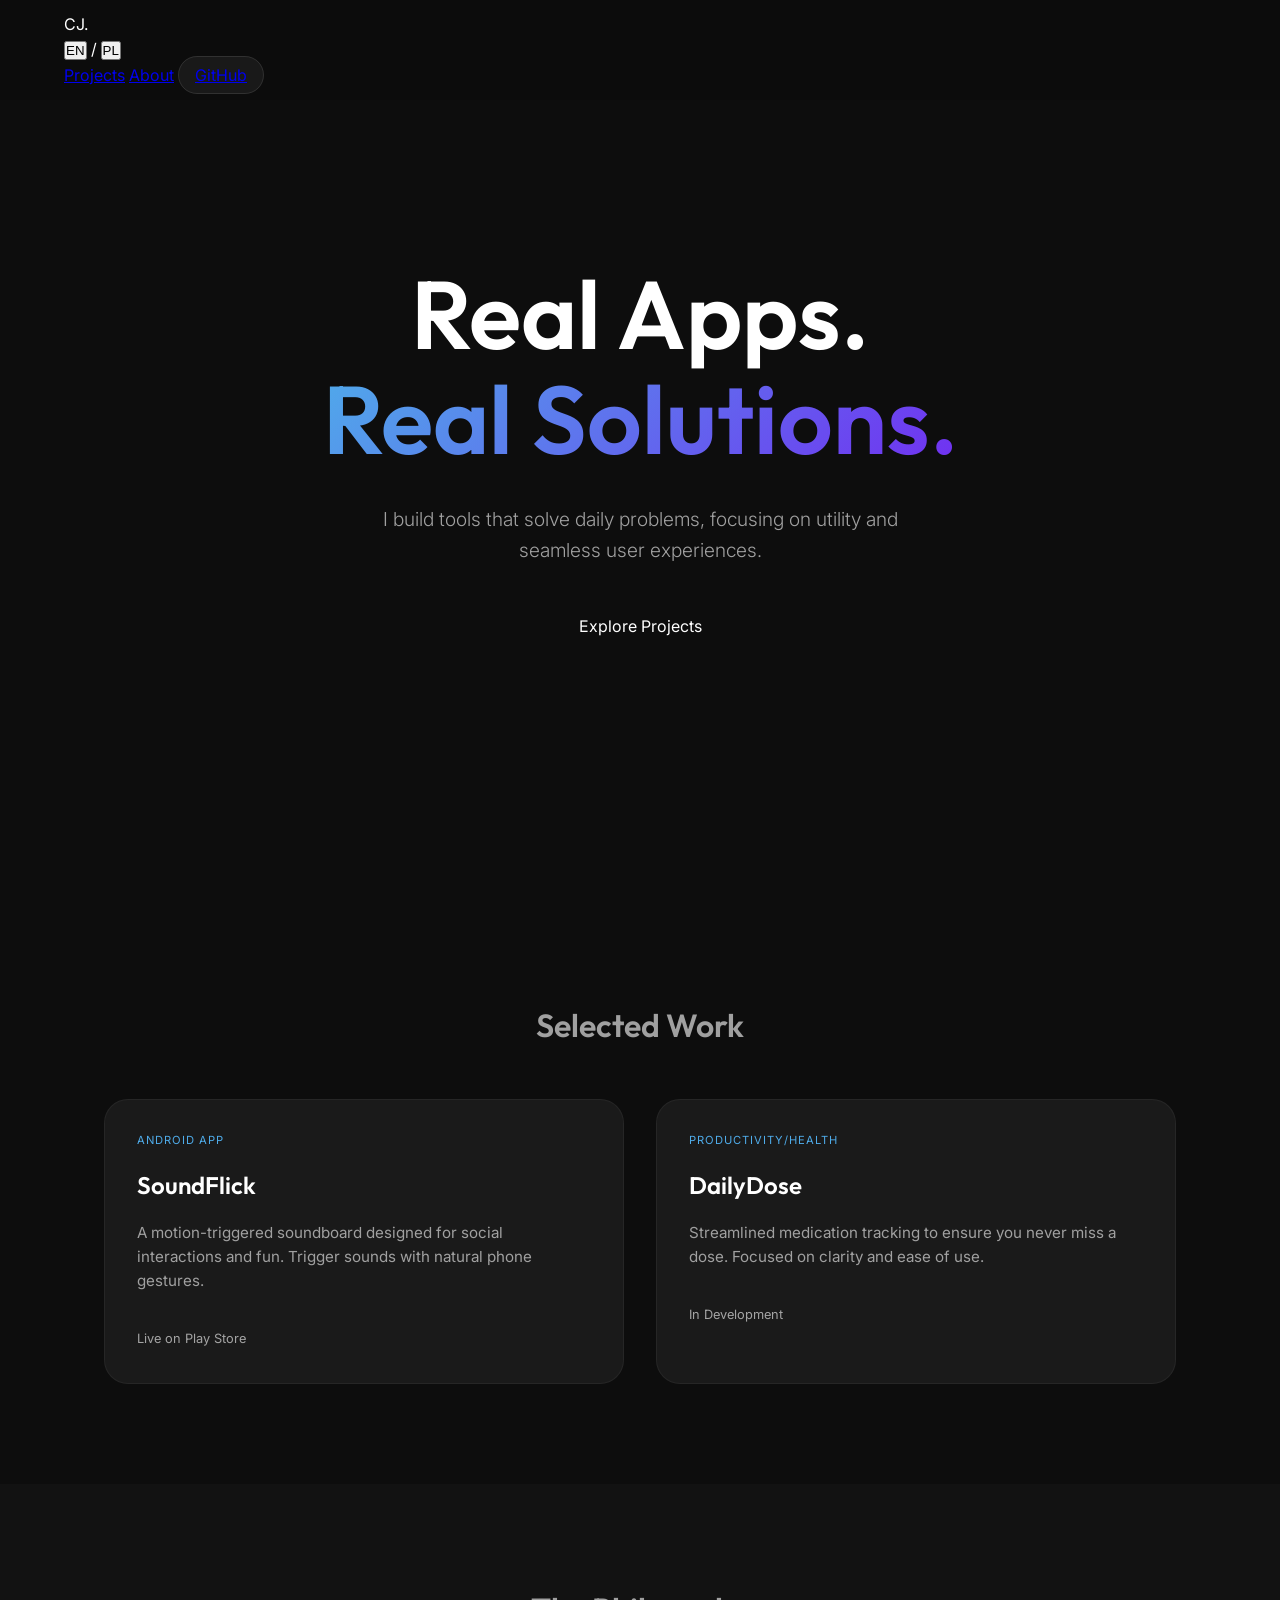
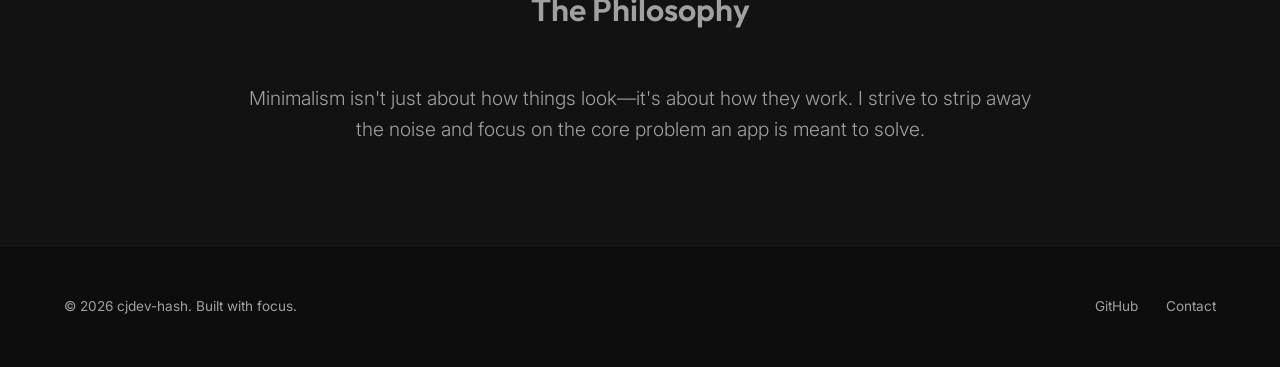
==== index.html @ 9d3cbd6d "feat: implement dual-language landing page for cjdev-hash" ====
<!DOCTYPE html>
<html lang="en">

<head>
    <meta charset="UTF-8">
    <meta name="viewport" content="width=device-width, initial-scale=1.0">
    <title>cjdev-hash | Real Apps, Real Solutions</title>
    <meta name="description" content="Portfolio of cjdev-hash - Developer of real-use apps focused on problem-solving.">
    <link rel="preconnect" href="https://fonts.googleapis.com">
    <link rel="preconnect" href="https://fonts.gstatic.com" crossorigin>
    <link
        href="https://fonts.googleapis.com/css2?family=Outfit:wght@300;400;600&family=Inter:wght@300;400;600&display=swap"
        rel="stylesheet">
    <link rel="stylesheet" href="style.css">
    <link rel="icon"
        href="data:image/svg+xml,<svg xmlns=%22http://www.w3.org/2000/svg%22 viewBox=%220 0 100 100%22><text y=%22.9em%22 font-size=%2290%22>🚀</text></svg>">
</head>

<body data-lang="en">
    <div class="background-mesh"></div>

    <header>
        <nav>
            <div class="logo">CJ.</div>
            <div class="nav-right">
                <div class="lang-switcher">
                    <button id="btn-en" class="active">EN</button>
                    <span class="divider">/</span>
                    <button id="btn-pl">PL</button>
                </div>
                <div class="links">
                    <a href="#projects" data-en="Projects" data-pl="Projekty">Projects</a>
                    <a href="#about" data-en="About" data-pl="O mnie">About</a>
                    <a href="https://github.com/cjdev-hash" target="_blank" class="cta-btn">GitHub</a>
                </div>
            </div>
        </nav>
    </header>

    <main>
        <section class="hero">
            <h1 class="fade-in">
                <span data-en="Real Apps." data-pl="Prawdziwe Aplikacje.">Real Apps.</span><br>
                <span class="accent" data-en="Real Solutions." data-pl="Prawdziwe Rozwiązania.">Real Solutions.</span>
            </h1>
            <p class="subtitle fade-in-delay"
                data-en="I build tools that solve daily problems, focusing on utility and seamless user experiences."
                data-pl="Tworzę narzędzia rozwiązujące codzienne problemy, skupiając się na użyteczności i płynnym doświadczeniu użytkownika.">
                I build tools that solve daily problems, focusing on utility and seamless user experiences.
            </p>
            <div class="scroll-indicator fade-in-delay">
                <span data-en="Explore Projects" data-pl="Zobacz Projekty">Explore Projects</span>
                <div class="arrow"></div>
            </div>
        </section>

        <section id="projects" class="projects">
            <h2 class="section-title" data-en="Selected Work" data-pl="Wybrane Projekty">Selected Work</h2>
            <div class="project-grid">
                <div class="project-card">
                    <div class="card-content">
                        <span class="tag" data-en="Android App" data-pl="Aplikacja Android">Android App</span>
                        <h3>SoundFlick</h3>
                        <p data-en="A motion-triggered soundboard designed for social interactions and fun. Trigger sounds with natural phone gestures."
                            data-pl="Soundboard sterowany ruchem, stworzony do zabawy i interakcji społecznych. Wyzwalaj dźwięki naturalnymi gestami telefonu.">
                            A motion-triggered soundboard designed for social interactions and fun. Trigger sounds with
                            natural phone gestures.
                        </p>
                        <div class="project-links">
                            <span class="status" data-en="Live on Play Store" data-pl="Dostępne w Play Store">Live on
                                Play Store</span>
                        </div>
                    </div>
                </div>

                <div class="project-card">
                    <div class="card-content">
                        <span class="tag" data-en="Productivity/Health"
                            data-pl="Produktywność/Zdrowie">Productivity/Health</span>
                        <h3>DailyDose</h3>
                        <p data-en="Streamlined medication tracking to ensure you never miss a dose. Focused on clarity and ease of use."
                            data-pl="Usprawnione śledzenie leków, abyś nigdy nie przegapił dawki. Skupienie na przejrzystości i łatwości obsługi.">
                            Streamlined medication tracking to ensure you never miss a dose. Focused on clarity and ease
                            of use.
                        </p>
                        <div class="project-links">
                            <span class="status" data-en="In Development" data-pl="W budowie">In Development</span>
                        </div>
                    </div>
                </div>
            </div>
        </section>

        <section id="about" class="about">
            <div class="about-content">
                <h2 class="section-title" data-en="The Philosophy" data-pl="Filozofia">The Philosophy</h2>
                <p data-en="Minimalism isn't just about how things look—it's about how they work. I strive to strip away the noise and focus on the core problem an app is meant to solve."
                    data-pl="Minimalizm to nie tylko wygląd – to sposób działania. Staram się usuwać zbędne elementy i skupiać na kluczowym problemie, który aplikacja ma rozwiązać.">
                    Minimalism isn't just about how things look—it's about how they work. I strive to strip away the
                    noise and focus on the core problem an app is meant to solve.
                </p>
            </div>
        </section>
    </main>

    <footer>
        <p data-en="&copy; 2026 cjdev-hash. Built with focus." data-pl="&copy; 2026 cjdev-hash. Stworzone z pasją.">
            &copy; 2026 cjdev-hash. Built with focus.</p>
        <div class="socials">
            <a href="https://github.com/cjdev-hash">GitHub</a>
            <a href="mailto:cjdevski@gmail.com" data-en="Contact" data-pl="Kontakt">Contact</a>
        </div>
    </footer>

    <script>
        const btnEn = document.getElementById('btn-en');
        const btnPl = document.getElementById('btn-pl');
        const body = document.body;

        function setLanguage(lang) {
            body.setAttribute('data-lang', lang);

            // Switch active button
            if (lang === 'en') {
                btnEn.classList.add('active');
                btnPl.classList.remove('active');
            } else {
                btnPl.classList.add('active');
                btnEn.classList.remove('active');
            }

            // Update text content
            document.querySelectorAll('[data-en]').forEach(el => {
                el.innerText = el.getAttribute(`data-${lang}`);
            });
        }

        btnEn.addEventListener('click', () => setLanguage('en'));
        btnPl.addEventListener('click', () => setLanguage('pl'));
    </script>
</body>

</html>
---- style.css ----
:root {
    --bg-color: #0d0d0d;
    --card-bg: #1a1a1a;
    --text-primary: #ffffff;
    --text-secondary: #a0a0a0;
    --accent: #4facea;
    --accent-gradient: linear-gradient(135deg, #4facea 0%, #712ef1 100%);
    --font-main: 'Inter', sans-serif;
    --font-heading: 'Outfit', sans-serif;
}

* {
    margin: 0;
    padding: 0;
    box-sizing: border-box;
}

html {
    scroll-behavior: smooth;
    background-color: var(--bg-color);
}

body {
    font-family: var(--font-main);
    color: var(--text-primary);
    line-height: 1.6;
    overflow-x: hidden;
    background-color: var(--bg-color);
}

/* Background Animation */
.background-mesh {
    position: fixed;
    top: 0;
    left: 0;
    width: 100%;
    height: 100%;
    z-index: -1;
    background:
        radial-gradient(circle at 20% 30%, rgba(79, 172, 234, 0.05) 0%, transparent 40%),
        radial-gradient(circle at 80% 70%, rgba(113, 46, 241, 0.05) 0%, transparent 40%);
    filter: blur(80px);
}

/* Typography */
h1,
h2,
h3 {
    font-family: var(--font-heading);
    font-weight: 600;
}

.accent {
    background: var(--accent-gradient);
    -webkit-background-clip: text;
    -webkit-text-fill-color: transparent;
}

/* Header */
header {
    height: 100px;
    padding: 0 5%;
    display: flex;
    align-items: center;
    position: fixed;
    top: 0;
    width: 100%;
    z-index: 100;
    background: rgba(13, 13, 13, 0.7);
    backdrop-filter: blur(10px);
}


.links a:hover {
    color: var(--text-primary);
}

.cta-btn {
    border: 1px solid rgba(255, 255, 255, 0.1);
    padding: 8px 16px;
    border-radius: 20px;
    background: rgba(255, 255, 255, 0.05);
}

/* Hero */
.hero {
    height: 100vh;
    display: flex;
    flex-direction: column;
    justify-content: center;
    align-items: center;
    text-align: center;
    padding: 0 5%;
}

.hero h1 {
    font-size: clamp(3rem, 10vw, 6rem);
    line-height: 1.1;
    margin-bottom: 2rem;
}

.subtitle {
    font-size: clamp(1rem, 2vw, 1.2rem);
    color: var(--text-secondary);
    max-width: 600px;
    margin-bottom: 3rem;
    font-weight: 300;
}

/* Projects */
.projects {
    padding: 100px 5%;
    max-width: 1200px;
    margin: 0 auto;
}

.section-title {
    font-size: 2rem;
    margin-bottom: 3rem;
    text-align: center;
    color: var(--text-secondary);
}

.project-grid {
    display: grid;
    grid-template-columns: repeat(auto-fit, minmax(350px, 1fr));
    gap: 2rem;
}

.project-card {
    background: var(--card-bg);
    border: 1px solid rgba(255, 255, 255, 0.05);
    border-radius: 24px;
    padding: 2rem;
    transition: transform 0.4s cubic-bezier(0.175, 0.885, 0.32, 1.275), border-color 0.3s;
    position: relative;
    overflow: hidden;
}

.project-card:hover {
    transform: translateY(-10px);
    border-color: rgba(79, 172, 234, 0.3);
}

.tag {
    font-size: 0.7rem;
    text-transform: uppercase;
    letter-spacing: 1px;
    color: var(--accent);
    margin-bottom: 1rem;
    display: block;
}

.project-card h3 {
    font-size: 1.5rem;
    margin-bottom: 1rem;
}

.project-card p {
    color: var(--text-secondary);
    font-size: 0.95rem;
    margin-bottom: 2rem;
}

.status {
    font-size: 0.8rem;
    color: var(--text-primary);
    opacity: 0.6;
}

/* About */
.about {
    padding: 100px 5%;
    background: rgba(255, 255, 255, 0.02);
}

.about-content {
    max-width: 800px;
    margin: 0 auto;
    text-align: center;
}

.about-content p {
    font-size: 1.2rem;
    color: var(--text-secondary);
    font-weight: 300;
}

/* Footer */
footer {
    padding: 50px 5%;
    display: flex;
    justify-content: space-between;
    align-items: center;
    border-top: 1px solid rgba(255, 255, 255, 0.05);
    color: var(--text-secondary);
    font-size: 0.85rem;
}

.socials a {
    color: var(--text-secondary);
    text-decoration: none;
    margin-left: 1.5rem;
}

/* Animations */
@keyframes fadeIn {
    from {
        opacity: 0;
        transform: translateY(20px);
    }

    to {
        opacity: 1;
        transform: translateY(0);
    }
}

.fade-in {
    animation: fadeIn 1s ease forwards;
}

.fade-in-delay {
    opacity: 0;
    animation: fadeIn 1s ease 0.3s forwards;
}

/* Responsive */
@media (max-width: 768px) {
    header {
        height: 80px;
    }

    .project-grid {
        grid-template-columns: 1fr;
    }

    .hero h1 {
        font-size: 3rem;
    }

    footer {
        flex-direction: column;
        gap: 1rem;
        text-align: center;
    }
}
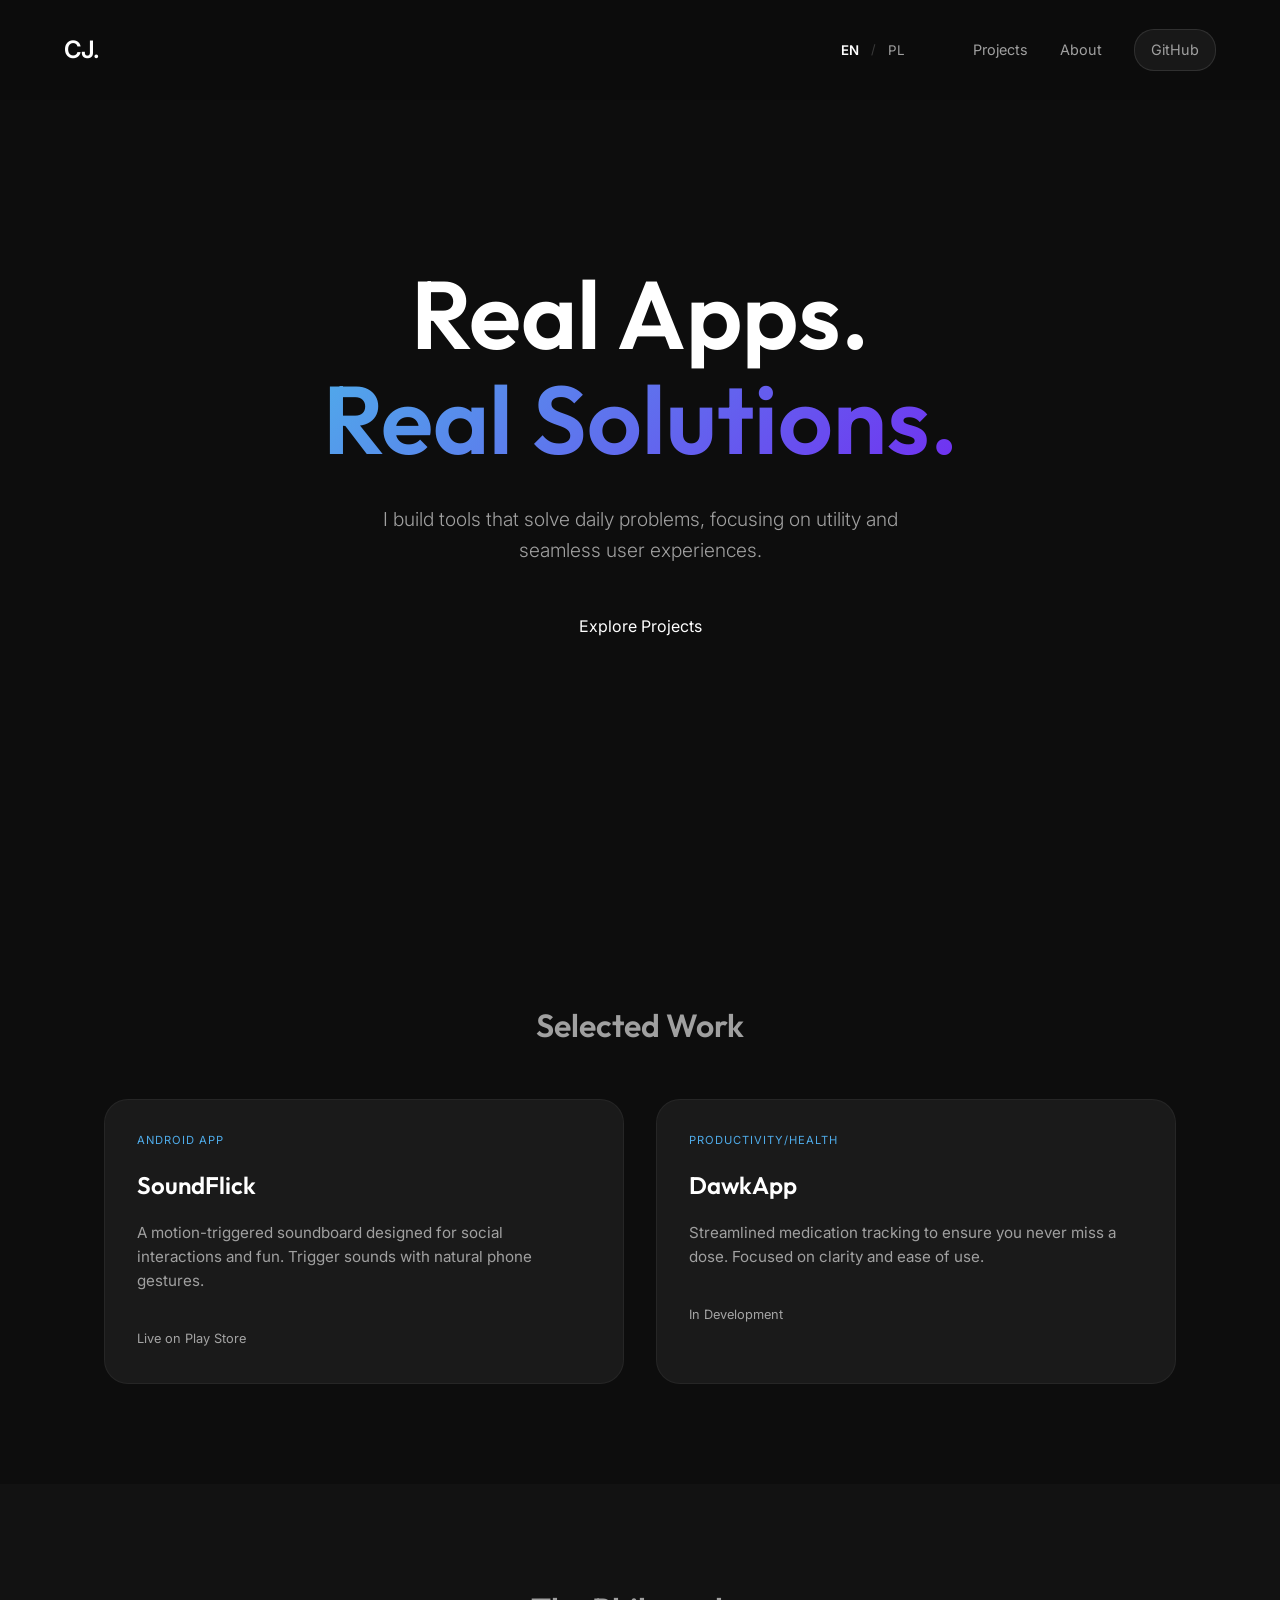
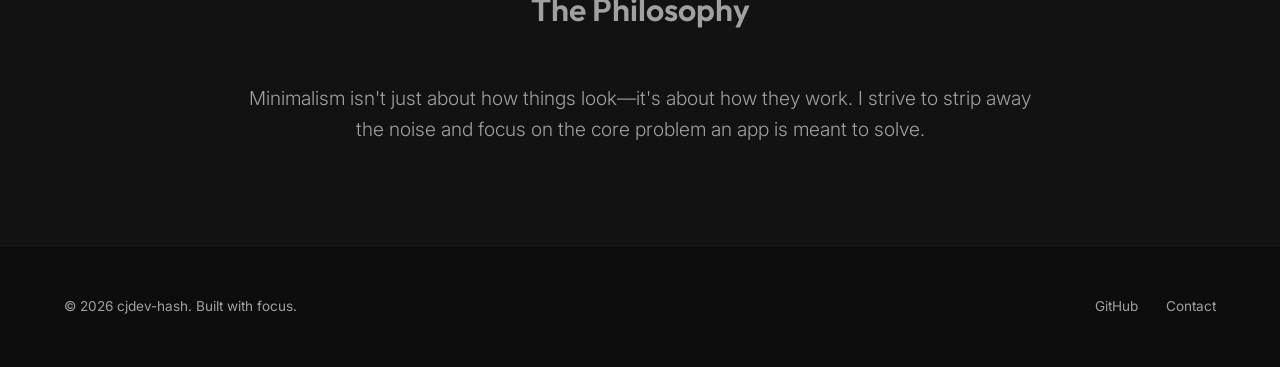
==== commit a0b297e4: "docs: add Google Site Verification tag" ====
--- a/index.html
+++ b/index.html
@@ -6,6 +6,7 @@
     <meta name="viewport" content="width=device-width, initial-scale=1.0">
     <title>cjdev-hash | Real Apps, Real Solutions</title>
     <meta name="description" content="Portfolio of cjdev-hash - Developer of real-use apps focused on problem-solving.">
+    <meta name="google-site-verification" content="tF0wkUTYkcDaN3bFMi1gXFMMvWLIIWUawQTpa05Q6Gs" />
     <link rel="preconnect" href="https://fonts.googleapis.com">
     <link rel="preconnect" href="https://fonts.gstatic.com" crossorigin>
     <link
@@ -77,7 +78,7 @@
                     <div class="card-content">
                         <span class="tag" data-en="Productivity/Health"
                             data-pl="Produktywność/Zdrowie">Productivity/Health</span>
-                        <h3>DailyDose</h3>
+                        <h3>DawkApp</h3>
                         <p data-en="Streamlined medication tracking to ensure you never miss a dose. Focused on clarity and ease of use."
                             data-pl="Usprawnione śledzenie leków, abyś nigdy nie przegapił dawki. Skupienie na przejrzystości i łatwości obsługi.">
                             Streamlined medication tracking to ensure you never miss a dose. Focused on clarity and ease
--- a/style.css
+++ b/style.css
@@ -53,6 +53,7 @@
 .accent {
     background: var(--accent-gradient);
     -webkit-background-clip: text;
+    background-clip: text;
     -webkit-text-fill-color: transparent;
 }
 
@@ -70,6 +71,64 @@
     backdrop-filter: blur(10px);
 }
 
+nav {
+    width: 100%;
+    display: flex;
+    justify-content: space-between;
+    align-items: center;
+}
+
+.nav-right {
+    display: flex;
+    align-items: center;
+    gap: 2rem;
+}
+
+.lang-switcher {
+    font-size: 0.8rem;
+    color: var(--text-secondary);
+    display: flex;
+    align-items: center;
+    gap: 0.5rem;
+}
+
+.lang-switcher button {
+    background: none;
+    border: none;
+    color: var(--text-secondary);
+    cursor: pointer;
+    font-family: var(--font-main);
+    padding: 2px 4px;
+    transition: color 0.3s;
+}
+
+.lang-switcher button.active {
+    color: var(--text-primary);
+    font-weight: 600;
+}
+
+.lang-switcher .divider {
+    opacity: 0.3;
+}
+
+.logo {
+    font-size: 1.5rem;
+    font-weight: 600;
+    letter-spacing: -1px;
+}
+
+.links {
+    display: flex;
+    align-items: center;
+}
+
+.links a {
+    text-decoration: none;
+    color: var(--text-secondary);
+    margin-left: 2rem;
+    font-size: 0.9rem;
+    transition: color 0.3s;
+}
 
 .links a:hover {
     color: var(--text-primary);
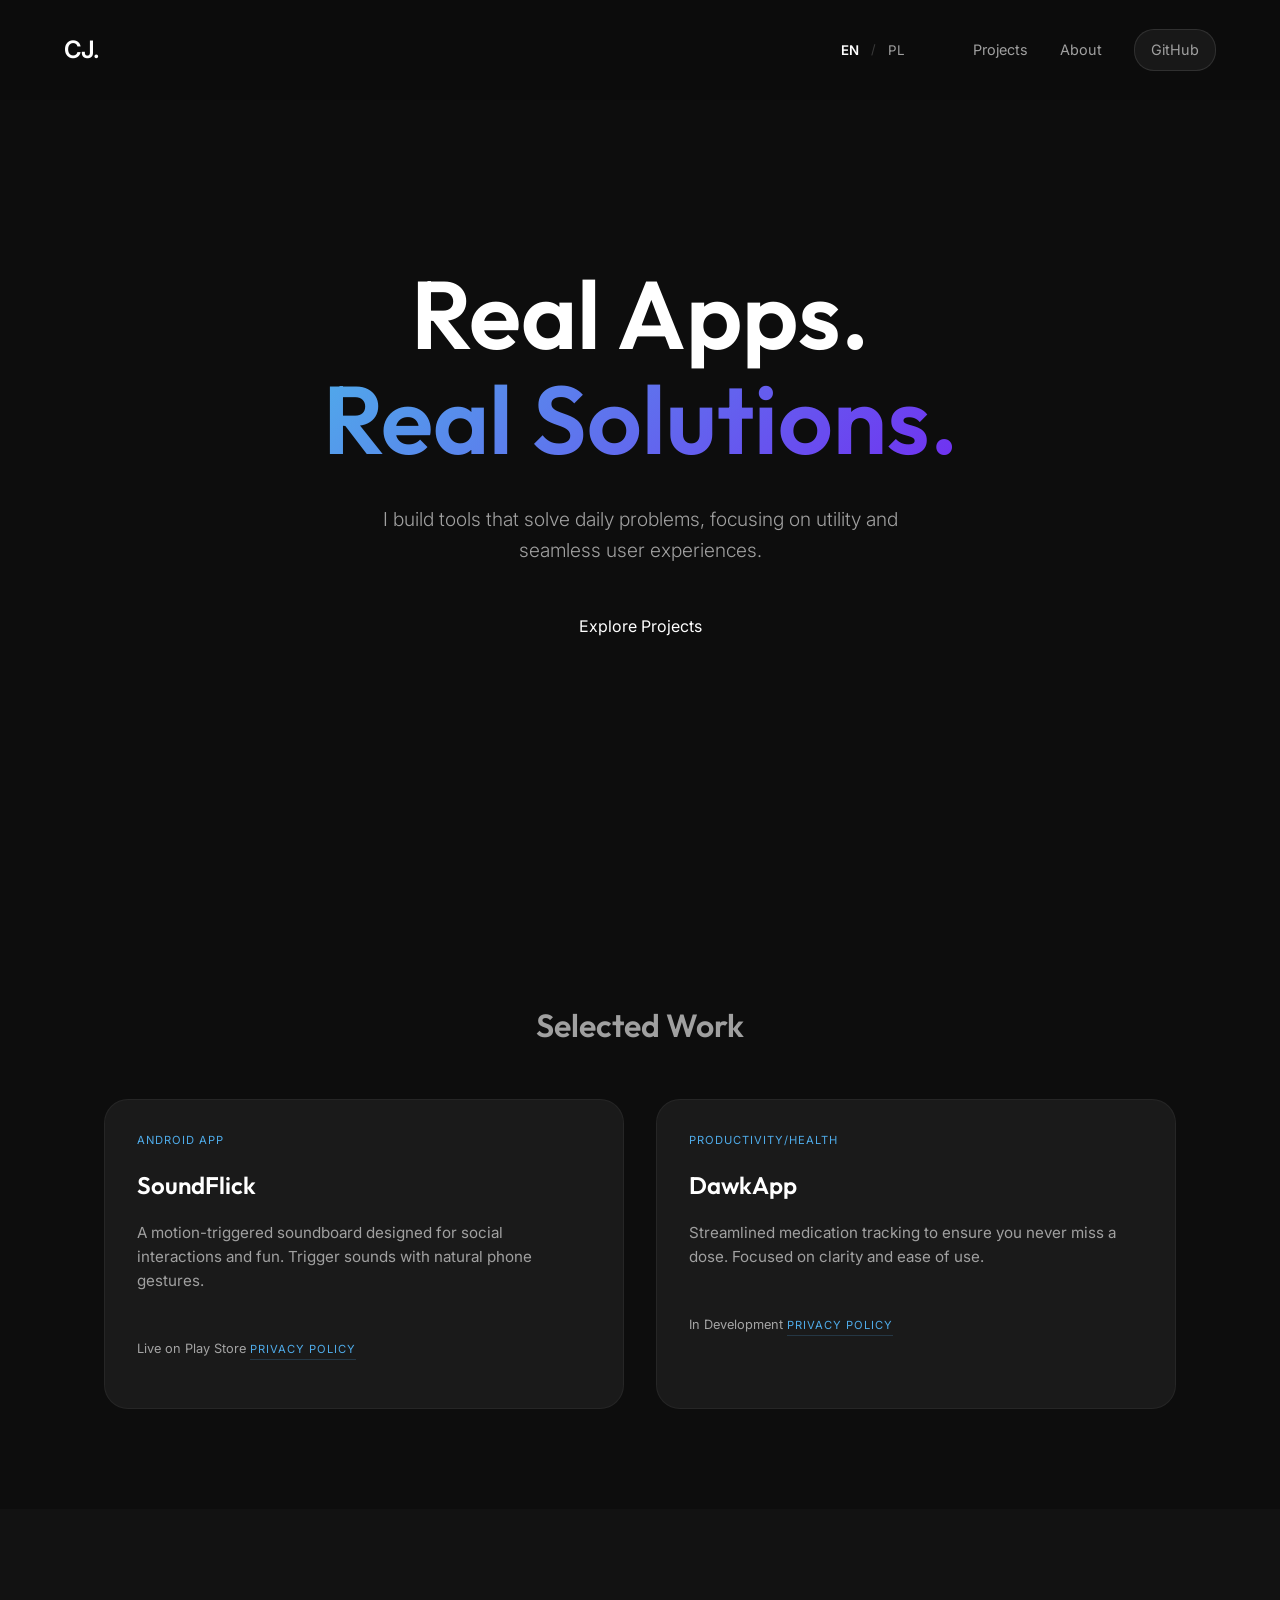
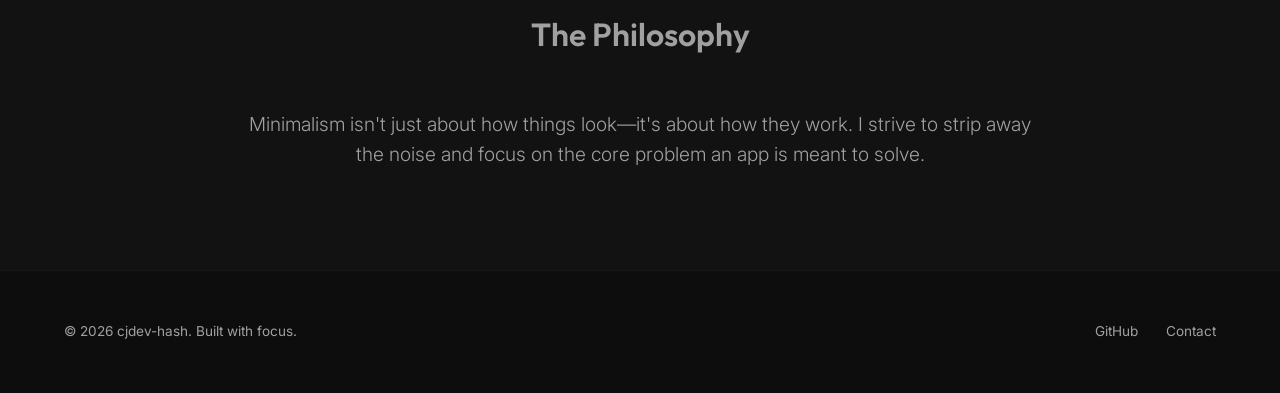
==== commit 7777cdea: "Add privacy policy subpages for SoundFlick and DawkApp" ====
--- a/index.html
+++ b/index.html
@@ -70,6 +70,9 @@
                         <div class="project-links">
                             <span class="status" data-en="Live on Play Store" data-pl="Dostępne w Play Store">Live on
                                 Play Store</span>
+                            <a href="privacy-soundflick.html" class="tag"
+                                style="margin-top: 1rem; border-bottom: 1px solid rgba(79, 172, 234, 0.2); display: inline-block; text-decoration: none;">Privacy
+                                Policy</a>
                         </div>
                     </div>
                 </div>
@@ -86,6 +89,9 @@
                         </p>
                         <div class="project-links">
                             <span class="status" data-en="In Development" data-pl="W budowie">In Development</span>
+                            <a href="privacy-dawkapp.html" class="tag"
+                                style="margin-top: 1rem; border-bottom: 1px solid rgba(79, 172, 234, 0.2); display: inline-block; text-decoration: none;"
+                                data-en="Privacy Policy" data-pl="Polityka Prywatności">Privacy Policy</a>
                         </div>
                     </div>
                 </div>
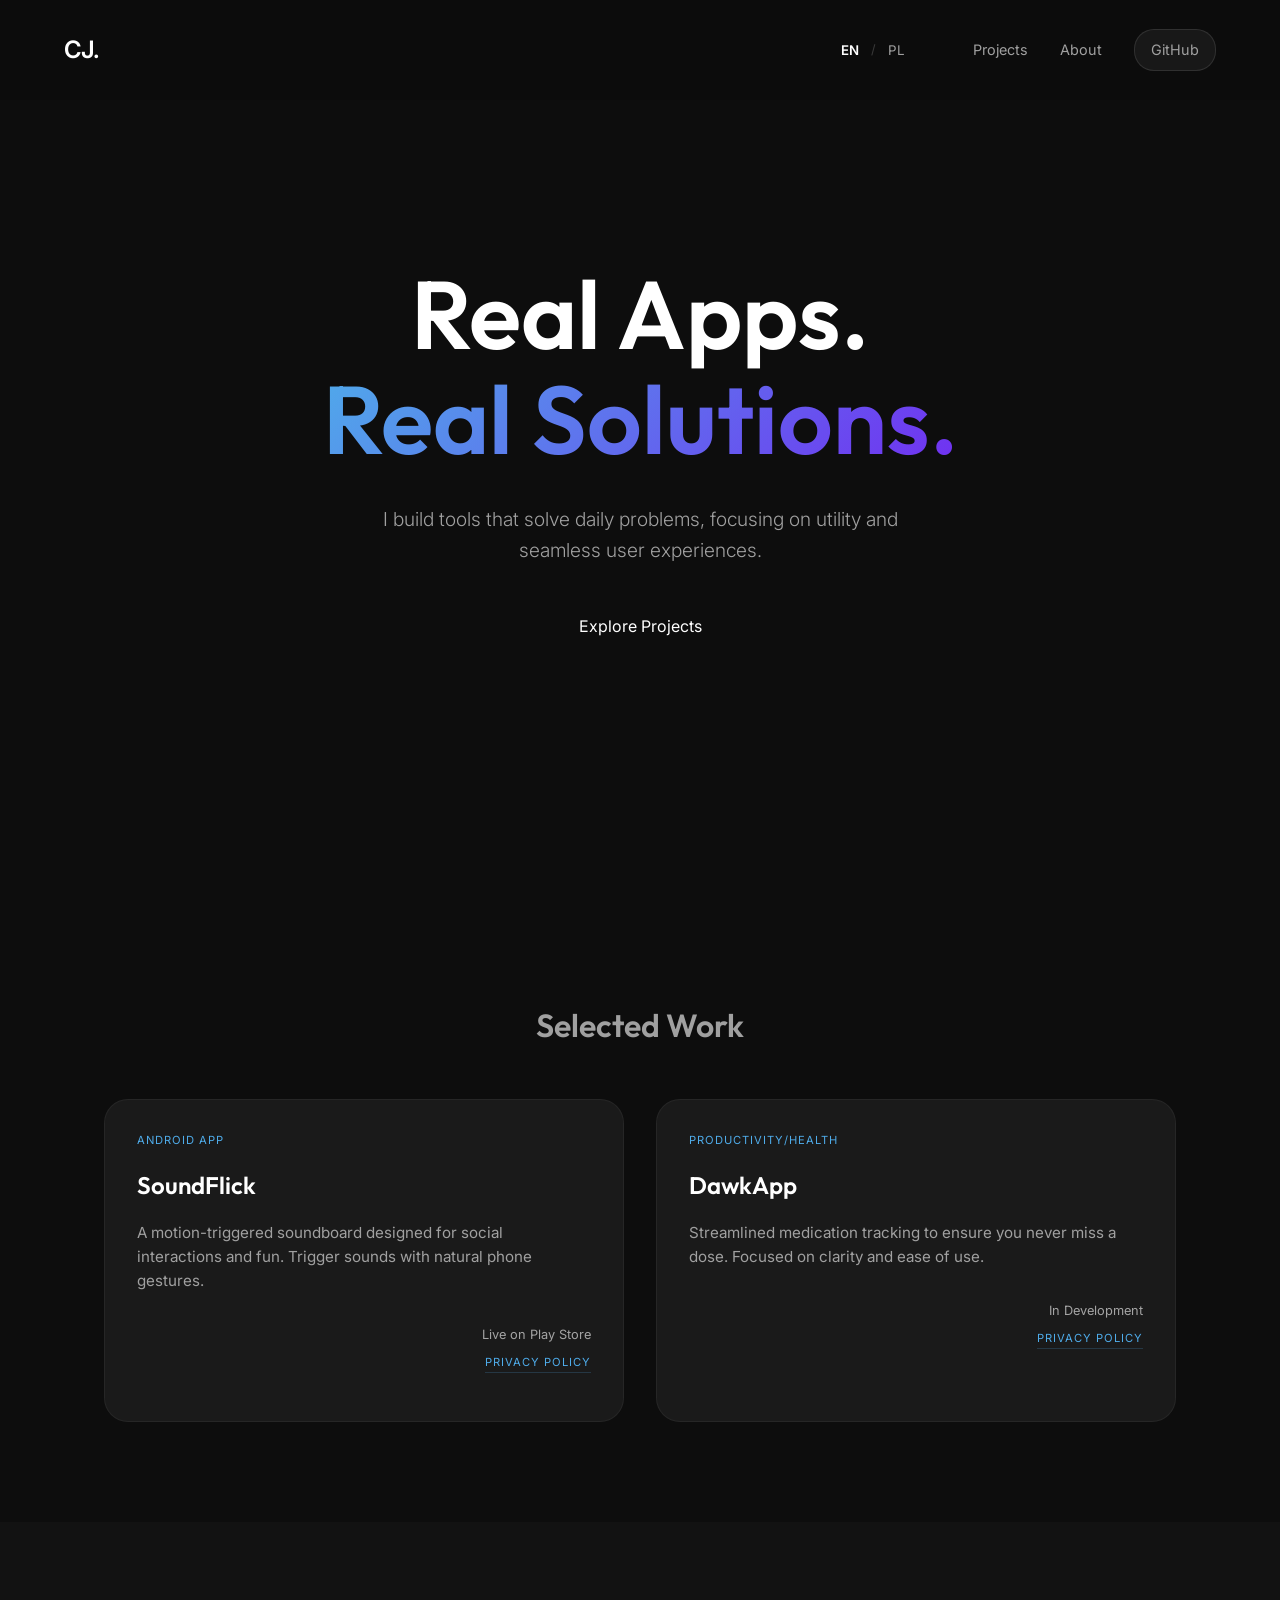
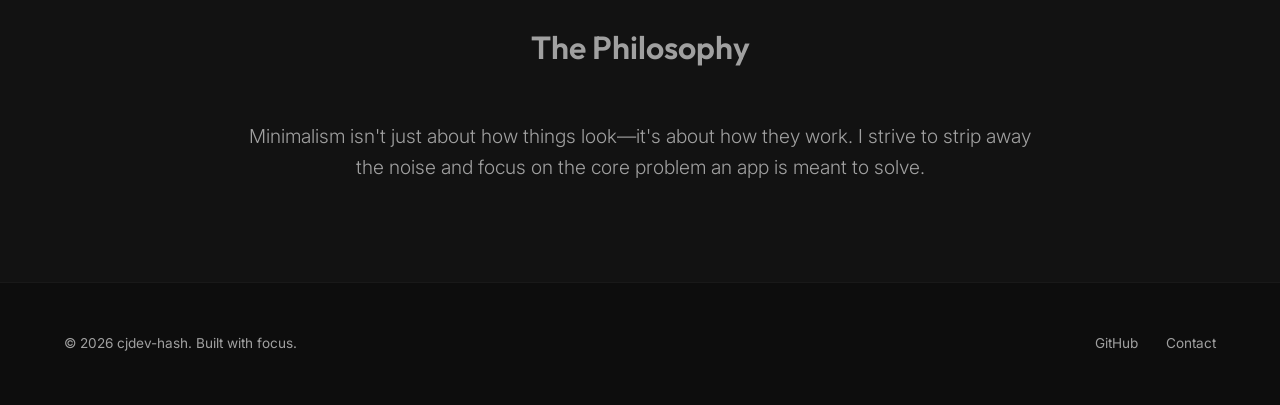
==== commit c7911ea1: "Align privacy policy links to the right" ====
--- a/index.html
+++ b/index.html
@@ -67,11 +67,12 @@
                             A motion-triggered soundboard designed for social interactions and fun. Trigger sounds with
                             natural phone gestures.
                         </p>
-                        <div class="project-links">
+                        <div class="project-links"
+                            style="display: flex; flex-direction: column; align-items: flex-end;">
                             <span class="status" data-en="Live on Play Store" data-pl="Dostępne w Play Store">Live on
                                 Play Store</span>
                             <a href="privacy-soundflick.html" class="tag"
-                                style="margin-top: 1rem; border-bottom: 1px solid rgba(79, 172, 234, 0.2); display: inline-block; text-decoration: none;">Privacy
+                                style="margin-top: 0.5rem; text-decoration: none; border-bottom: 1px solid rgba(79, 172, 234, 0.2);">Privacy
                                 Policy</a>
                         </div>
                     </div>
@@ -87,10 +88,11 @@
                             Streamlined medication tracking to ensure you never miss a dose. Focused on clarity and ease
                             of use.
                         </p>
-                        <div class="project-links">
+                        <div class="project-links"
+                            style="display: flex; flex-direction: column; align-items: flex-end;">
                             <span class="status" data-en="In Development" data-pl="W budowie">In Development</span>
                             <a href="privacy-dawkapp.html" class="tag"
-                                style="margin-top: 1rem; border-bottom: 1px solid rgba(79, 172, 234, 0.2); display: inline-block; text-decoration: none;"
+                                style="margin-top: 0.5rem; text-decoration: none; border-bottom: 1px solid rgba(79, 172, 234, 0.2);"
                                 data-en="Privacy Policy" data-pl="Polityka Prywatności">Privacy Policy</a>
                         </div>
                     </div>
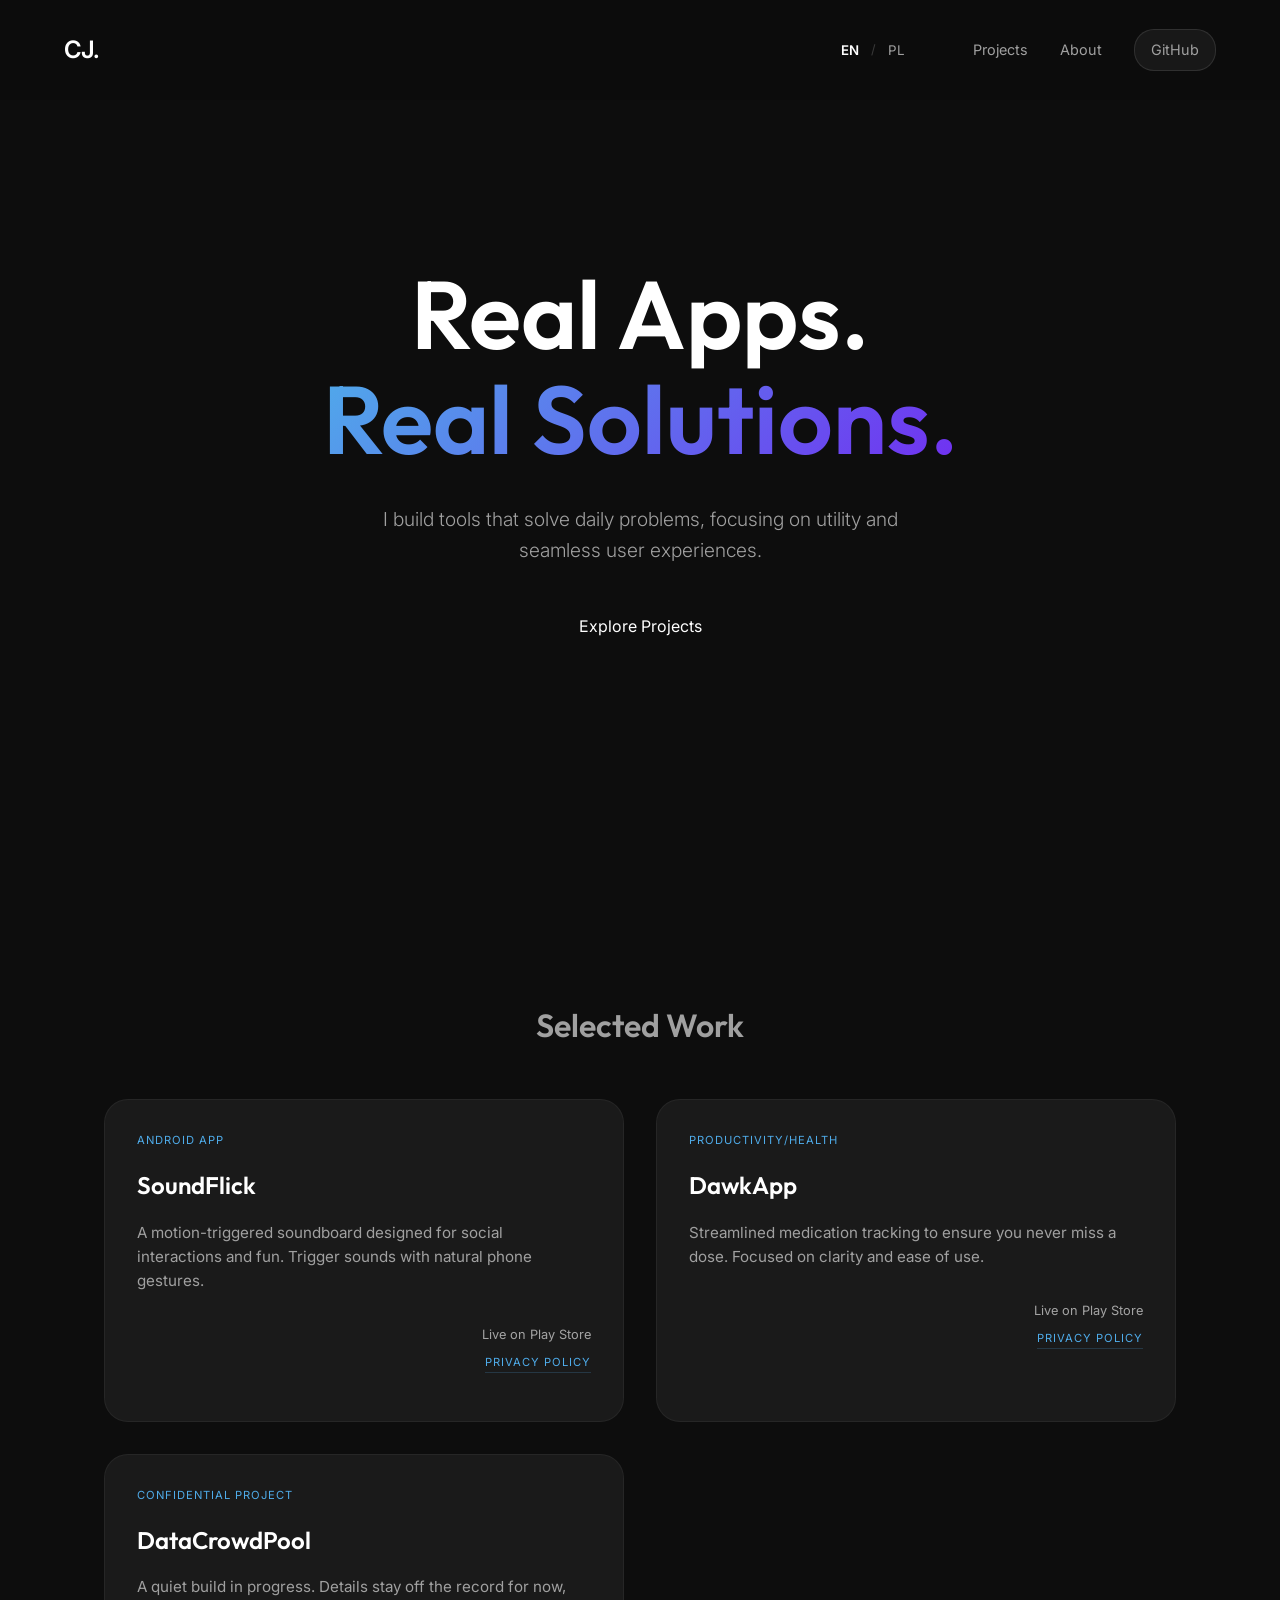
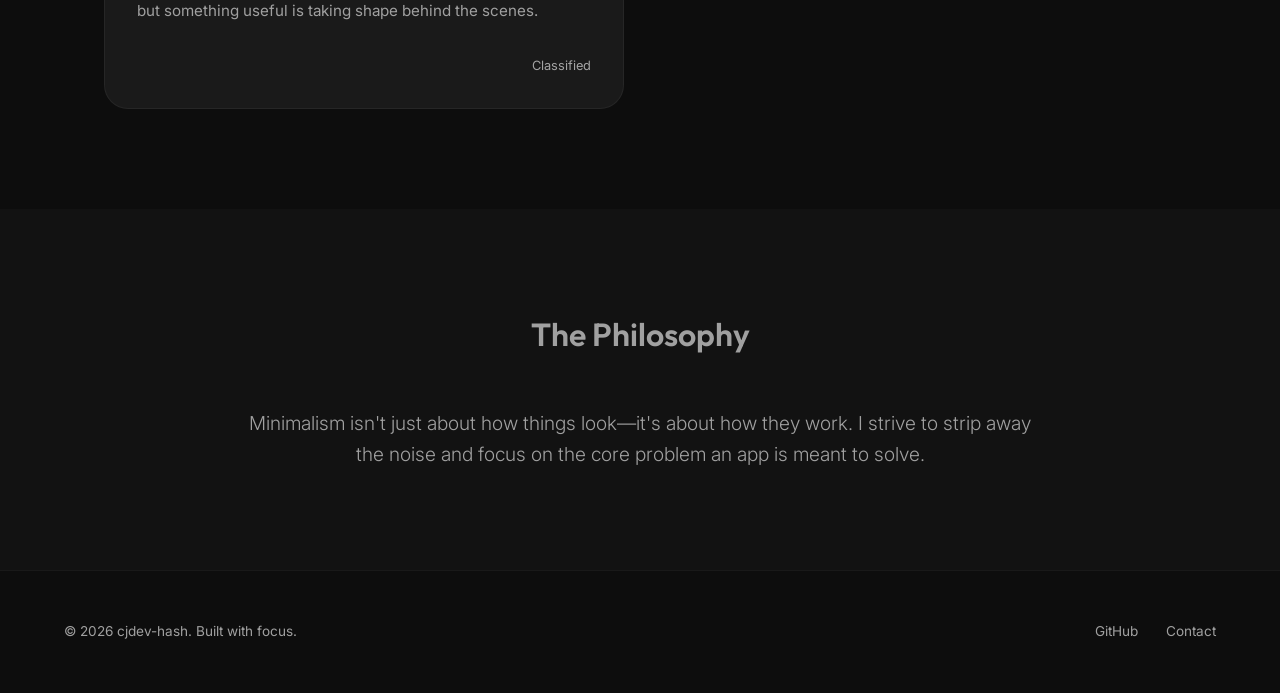
==== commit 4c8df16f: "Update project links and add DataCrowdPool" ====
--- a/index.html
+++ b/index.html
@@ -68,12 +68,13 @@
                             natural phone gestures.
                         </p>
                         <div class="project-links"
-                            style="display: flex; flex-direction: column; align-items: flex-end;">
-                            <span class="status" data-en="Live on Play Store" data-pl="Dostępne w Play Store">Live on
-                                Play Store</span>
+                            style="display: flex; flex-direction: column; align-items: flex-end; margin-top: 1rem;">
+                            <a href="https://play.google.com/store/apps/details?id=cjdev.soundflick.app"
+                                target="_blank" rel="noopener noreferrer" class="status" style="text-decoration: none;"
+                                data-en="Live on Play Store" data-pl="Dostępne w Play Store">Live on Play Store</a>
                             <a href="privacy-soundflick.html" class="tag"
-                                style="margin-top: 0.5rem; text-decoration: none; border-bottom: 1px solid rgba(79, 172, 234, 0.2);">Privacy
-                                Policy</a>
+                                style="margin-top: 0.5rem; text-decoration: none; border-bottom: 1px solid rgba(79, 172, 234, 0.2);"
+                                data-en="Privacy Policy" data-pl="Polityka Prywatności">Privacy Policy</a>
                         </div>
                     </div>
                 </div>
@@ -89,11 +90,29 @@
                             of use.
                         </p>
                         <div class="project-links"
-                            style="display: flex; flex-direction: column; align-items: flex-end;">
-                            <span class="status" data-en="In Development" data-pl="W budowie">In Development</span>
+                            style="display: flex; flex-direction: column; align-items: flex-end; margin-top: 1rem;">
+                            <a href="https://play.google.com/store/apps/details?id=com.dobradawka.app"
+                                target="_blank" rel="noopener noreferrer" class="status" style="text-decoration: none;"
+                                data-en="Live on Play Store" data-pl="Dostępne w Play Store">Live on Play Store</a>
                             <a href="privacy-dawkapp.html" class="tag"
                                 style="margin-top: 0.5rem; text-decoration: none; border-bottom: 1px solid rgba(79, 172, 234, 0.2);"
                                 data-en="Privacy Policy" data-pl="Polityka Prywatności">Privacy Policy</a>
+                        </div>
+                    </div>
+                </div>
+
+                <div class="project-card">
+                    <div class="card-content">
+                        <span class="tag" data-en="Confidential Project" data-pl="Projekt Poufny">Confidential Project</span>
+                        <h3>DataCrowdPool</h3>
+                        <p data-en="A quiet build in progress. Details stay off the record for now, but something useful is taking shape behind the scenes."
+                            data-pl="Cichy projekt w toku. Szczegóły na razie pozostają tajemnicą, ale w tle powstaje coś użytecznego.">
+                            A quiet build in progress. Details stay off the record for now, but something useful is
+                            taking shape behind the scenes.
+                        </p>
+                        <div class="project-links"
+                            style="display: flex; flex-direction: column; align-items: flex-end; margin-top: 1rem;">
+                            <span class="status" data-en="Classified" data-pl="Tajne">Classified</span>
                         </div>
                     </div>
                 </div>
@@ -149,4 +168,4 @@
     </script>
 </body>
 
-</html>+</html>
